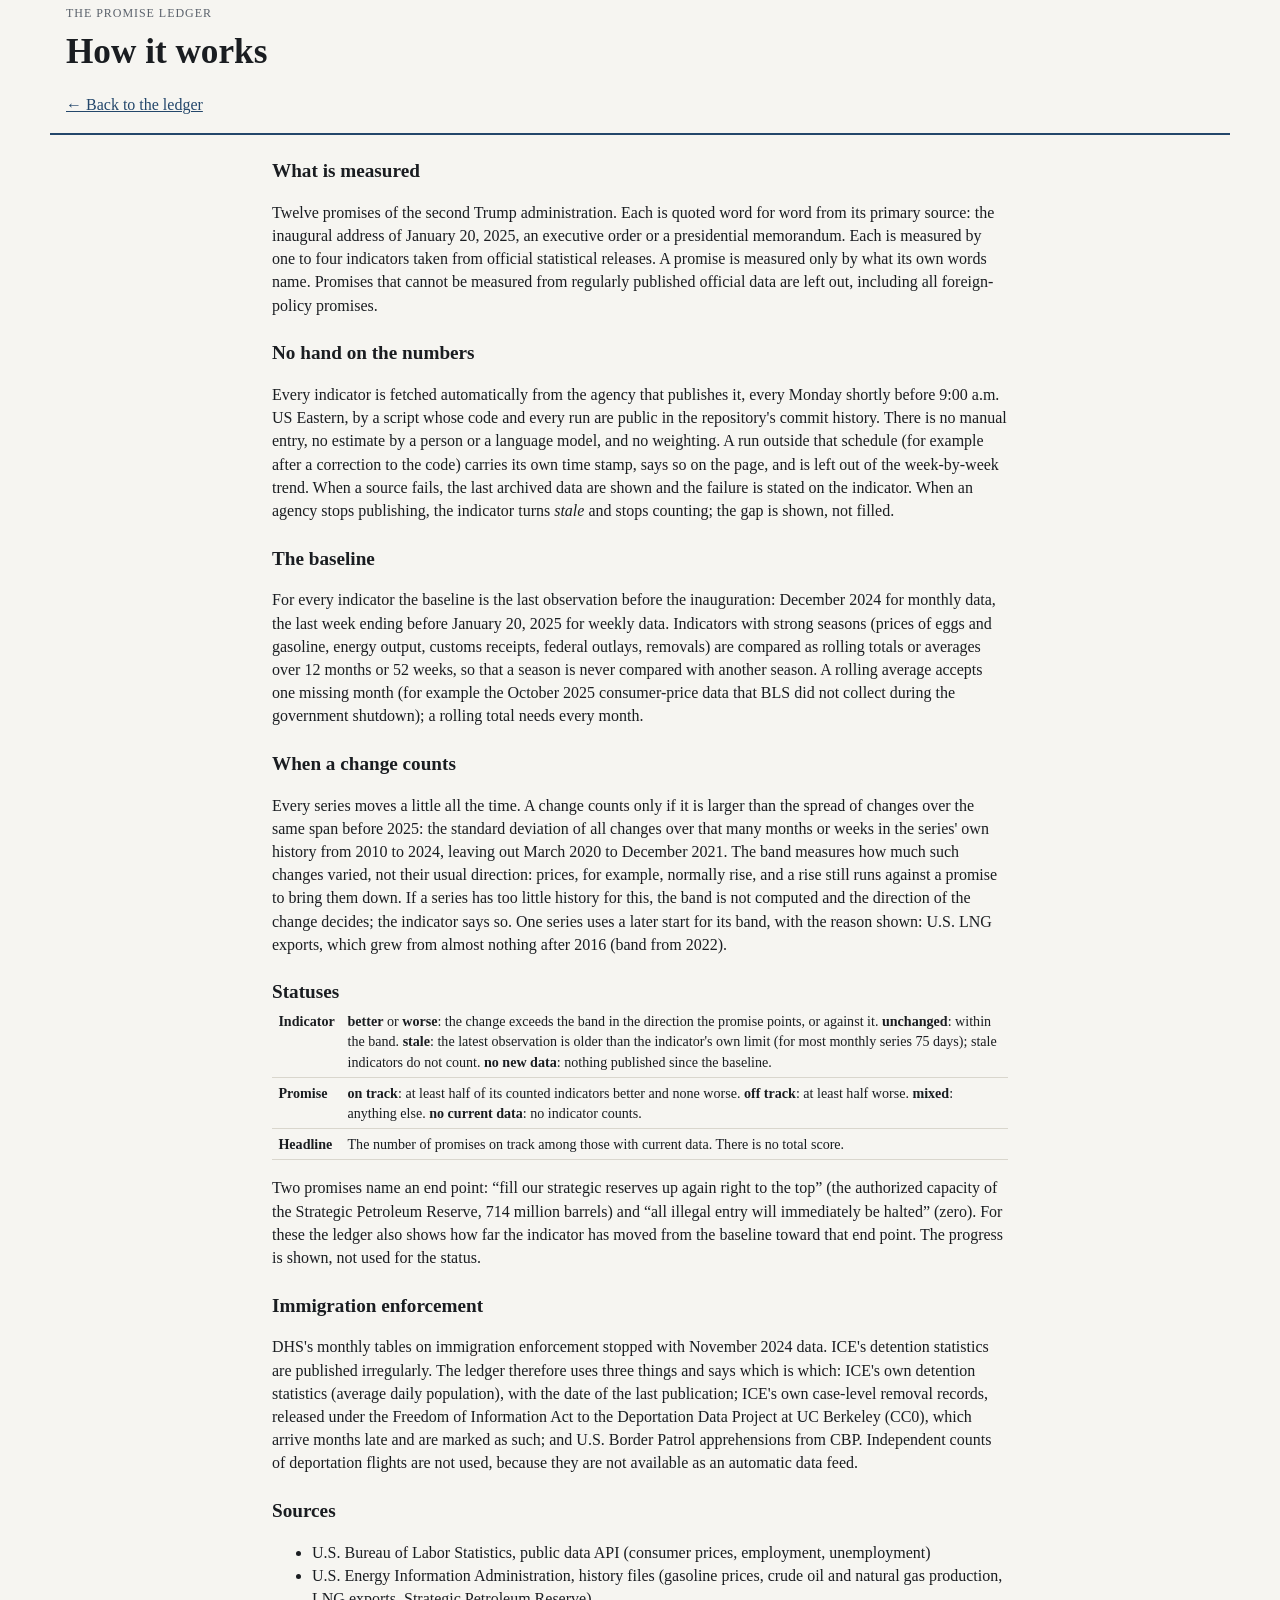
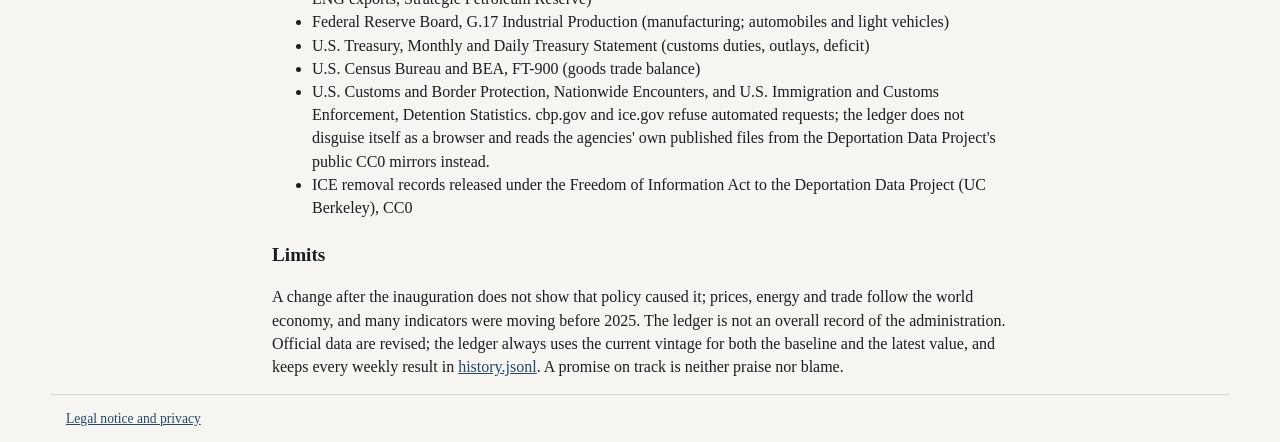
==== site/methods.html @ 22d50070 "The Promise Ledger: weekly, rule-based status of twelve promises against official data Baseline = la" ====
<!doctype html>
<html lang="en">
<head>
<meta charset="utf-8">
<meta name="viewport" content="width=device-width, initial-scale=1">
<title>How it works · The Promise Ledger</title>
<meta name="description" content="Rules, sources and limits of The Promise Ledger.">
<link rel="stylesheet" href="style.css">
</head>
<body>
<header class="wrap"><span class="tag">The Promise Ledger</span><h1>How it works</h1><p><a href="index.html">← Back to the ledger</a></p></header>
<main class="wrap doc">
<h2>What is measured</h2>
<p>Twelve promises of the second Trump administration. Each is quoted word for word from its primary source: the inaugural address of January 20, 2025, an executive order or a presidential memorandum. Each is measured by one to four indicators taken from official statistical releases. A promise is measured only by what its own words name. Promises that cannot be measured from regularly published official data are left out, including all foreign-policy promises.</p>

<h2>No hand on the numbers</h2>
<p>Every indicator is fetched automatically from the agency that publishes it, every Monday shortly before 9:00 a.m. US Eastern, by a script whose code and every run are public in the repository's commit history. There is no manual entry, no estimate by a person or a language model, and no weighting. A run outside that schedule (for example after a correction to the code) carries its own time stamp, says so on the page, and is left out of the week-by-week trend. When a source fails, the last archived data are shown and the failure is stated on the indicator. When an agency stops publishing, the indicator turns <i>stale</i> and stops counting; the gap is shown, not filled.</p>

<h2>The baseline</h2>
<p>For every indicator the baseline is the last observation before the inauguration: December 2024 for monthly data, the last week ending before January 20, 2025 for weekly data. Indicators with strong seasons (prices of eggs and gasoline, energy output, customs receipts, federal outlays, removals) are compared as rolling totals or averages over 12 months or 52 weeks, so that a season is never compared with another season. A rolling average accepts one missing month (for example the October 2025 consumer-price data that BLS did not collect during the government shutdown); a rolling total needs every month.</p>

<h2>When a change counts</h2>
<p>Every series moves a little all the time. A change counts only if it is larger than the spread of changes over the same span before 2025: the standard deviation of all changes over that many months or weeks in the series' own history from 2010 to 2024, leaving out March 2020 to December 2021. The band measures how much such changes varied, not their usual direction: prices, for example, normally rise, and a rise still runs against a promise to bring them down. If a series has too little history for this, the band is not computed and the direction of the change decides; the indicator says so. One series uses a later start for its band, with the reason shown: U.S. LNG exports, which grew from almost nothing after 2016 (band from 2022).</p>

<h2>Statuses</h2>
<table>
<tr><th>Indicator</th><td><b>better</b> or <b>worse</b>: the change exceeds the band in the direction the promise points, or against it. <b>unchanged</b>: within the band. <b>stale</b>: the latest observation is older than the indicator's own limit (for most monthly series 75 days); stale indicators do not count. <b>no new data</b>: nothing published since the baseline.</td></tr>
<tr><th>Promise</th><td><b>on track</b>: at least half of its counted indicators better and none worse. <b>off track</b>: at least half worse. <b>mixed</b>: anything else. <b>no current data</b>: no indicator counts.</td></tr>
<tr><th>Headline</th><td>The number of promises on track among those with current data. There is no total score.</td></tr>
</table>
<p>Two promises name an end point: “fill our strategic reserves up again right to the top” (the authorized capacity of the Strategic Petroleum Reserve, 714 million barrels) and “all illegal entry will immediately be halted” (zero). For these the ledger also shows how far the indicator has moved from the baseline toward that end point. The progress is shown, not used for the status.</p>

<h2>Immigration enforcement</h2>
<p>DHS's monthly tables on immigration enforcement stopped with November 2024 data. ICE's detention statistics are published irregularly. The ledger therefore uses three things and says which is which: ICE's own detention statistics (average daily population), with the date of the last publication; ICE's own case-level removal records, released under the Freedom of Information Act to the Deportation Data Project at UC Berkeley (CC0), which arrive months late and are marked as such; and U.S. Border Patrol apprehensions from CBP. Independent counts of deportation flights are not used, because they are not available as an automatic data feed.</p>

<h2>Sources</h2>
<ul>
<li>U.S. Bureau of Labor Statistics, public data API (consumer prices, employment, unemployment)</li>
<li>U.S. Energy Information Administration, history files (gasoline prices, crude oil and natural gas production, LNG exports, Strategic Petroleum Reserve)</li>
<li>Federal Reserve Board, G.17 Industrial Production (manufacturing; automobiles and light vehicles)</li>
<li>U.S. Treasury, Monthly and Daily Treasury Statement (customs duties, outlays, deficit)</li>
<li>U.S. Census Bureau and BEA, FT-900 (goods trade balance)</li>
<li>U.S. Customs and Border Protection, Nationwide Encounters, and U.S. Immigration and Customs Enforcement, Detention Statistics. cbp.gov and ice.gov refuse automated requests; the ledger does not disguise itself as a browser and reads the agencies' own published files from the Deportation Data Project's public CC0 mirrors instead.</li>
<li>ICE removal records released under the Freedom of Information Act to the Deportation Data Project (UC Berkeley), CC0</li>
</ul>

<h2>Limits</h2>
<p>A change after the inauguration does not show that policy caused it; prices, energy and trade follow the world economy, and many indicators were moving before 2025. The ledger is not an overall record of the administration. Official data are revised; the ledger always uses the current vintage for both the baseline and the latest value, and keeps every weekly result in <a href="data/history.jsonl">history.jsonl</a>. A promise on track is neither praise nor blame.</p>
</main>
<footer class="wrap"><p><a href="legal.html">Legal notice and privacy</a></p></footer>
</body>
</html>
---- site/style.css ----
:root{
  --paper:#f6f5f1; --panel:#ffffff; --ink:#1a1d21; --ink2:#5a616b; --line:#d9d6cd; --acc:#24476b;
  --good:#2f6b46; --good-bg:#e3f0e7; --bad:#9a3324; --bad-bg:#f6e2de; --mid:#7a6420; --mid-bg:#f3ecd6; --none-bg:#ebeae6;
  --serif:"Iowan Old Style","Palatino Linotype",Palatino,Georgia,serif;
}
@media (prefers-color-scheme: dark){
  :root:not([data-theme="light"]){--paper:#14171a; --panel:#1c2024; --ink:#e7eaed; --ink2:#a6aeb6; --line:#333a41; --acc:#8fb7dc;
    --good:#8fd0a5; --good-bg:#1f3527; --bad:#eba196; --bad-bg:#3b231f; --mid:#e2c878; --mid-bg:#352e1a; --none-bg:#262a2e}
}
*{box-sizing:border-box}
body{margin:0; background:var(--paper); color:var(--ink); font-family:var(--serif); line-height:1.45}
.wrap{max-width:1180px; margin:0 auto; padding:0 16px}
header{padding-top:1.5rem; border-bottom:2px solid var(--acc); margin-bottom:1rem}
h1{font-size:2.2rem; margin:.2rem 0} h2{font-size:1.2rem; margin:0} h3{font-size:1rem; margin:.6rem 0 .3rem}
.tag{font-size:.75rem; letter-spacing:.08em; text-transform:uppercase; color:var(--ink2)}
.sub{font-size:1.1rem; color:var(--ink2); max-width:48rem}
.summary{font-size:1.15rem}
.fine{font-size:.82rem; color:var(--ink2)}
.warn{color:var(--bad)}
a{color:var(--acc)}
.grid{display:grid; grid-template-columns:repeat(auto-fill,minmax(min(100%,540px),1fr)); gap:1rem; margin:1rem 0 2rem}
.card{background:var(--panel); border:1px solid var(--line); border-radius:10px; padding:1rem 1.1rem}
.ch{display:flex; justify-content:space-between; align-items:flex-start; gap:.6rem}
blockquote{margin:.6rem 0; padding:.4rem .8rem; border-left:3px solid var(--acc); font-style:italic}
blockquote cite{display:block; font-style:normal; font-size:.8rem; margin-top:.3rem}
.kpi{border-top:1px solid var(--line); padding:.6rem 0 .2rem}
.kh{display:flex; justify-content:space-between; gap:.6rem; align-items:flex-start}
.label{font-weight:bold; font-size:.95rem}
.tier{display:inline-block; font-size:.72rem; color:var(--ink2); border:1px dashed var(--line); border-radius:4px; padding:0 .3rem; margin:.2rem 0}
.kb{display:flex; flex-wrap:wrap; gap:.8rem; align-items:center; justify-content:space-between; margin:.3rem 0}
.nums{display:flex; gap:1.1rem; flex-wrap:wrap}
.nums div{display:flex; flex-direction:column; min-width:6.5rem}
.nums b{font-size:1.05rem; font-variant-numeric:tabular-nums}
.pill{font-size:.75rem; border-radius:999px; padding:.05rem .55rem; white-space:nowrap; background:var(--none-bg); color:var(--ink2)}
.pill.big{font-size:.85rem; padding:.15rem .7rem}
.pill.good{background:var(--good-bg); color:var(--good)} .pill.bad{background:var(--bad-bg); color:var(--bad)} .pill.mid{background:var(--mid-bg); color:var(--mid)}
svg.spark{width:220px; max-width:100%; height:48px}
svg .line{fill:none; stroke:var(--acc); stroke-width:1.6}
svg .base{stroke:var(--ink2); stroke-width:.8; stroke-dasharray:3 3}
svg .inaug{stroke:var(--line); stroke-width:1}
svg .target{stroke:var(--good); stroke-width:.8; stroke-dasharray:1 3}
svg.trend{width:100%; max-width:640px; height:90px; background:var(--panel); border:1px solid var(--line); border-radius:8px}
.prog{height:6px; background:var(--none-bg); border-radius:3px; overflow:hidden; margin:.3rem 0 .1rem; max-width:320px}
.prog div{height:100%; background:var(--good)}
footer{border-top:1px solid var(--line); padding:1rem 16px 2rem; font-size:.85rem; color:var(--ink2)}
main.doc{max-width:48rem}
main.doc h2{margin-top:1.4rem}
table{border-collapse:collapse; width:100%; font-size:.88rem}
th,td{border-bottom:1px solid var(--line); padding:.3rem .4rem; text-align:left; vertical-align:top}
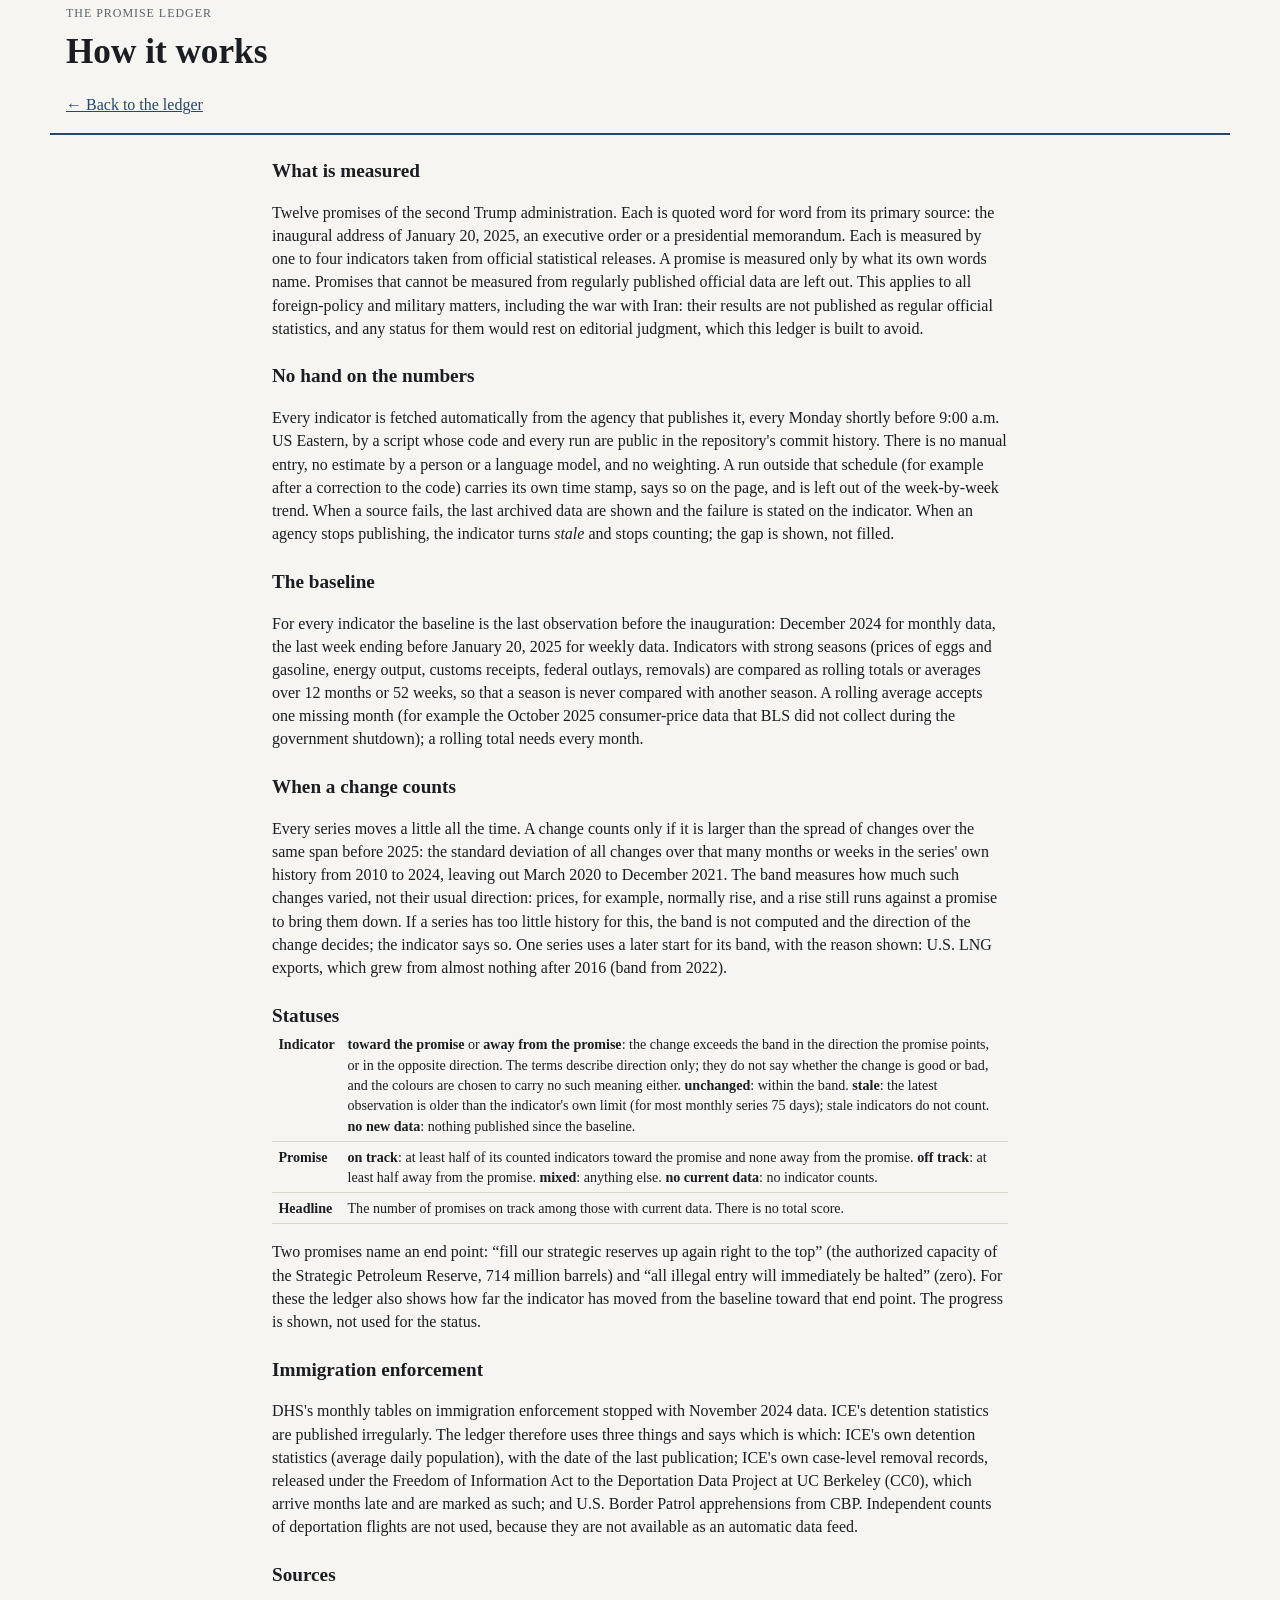
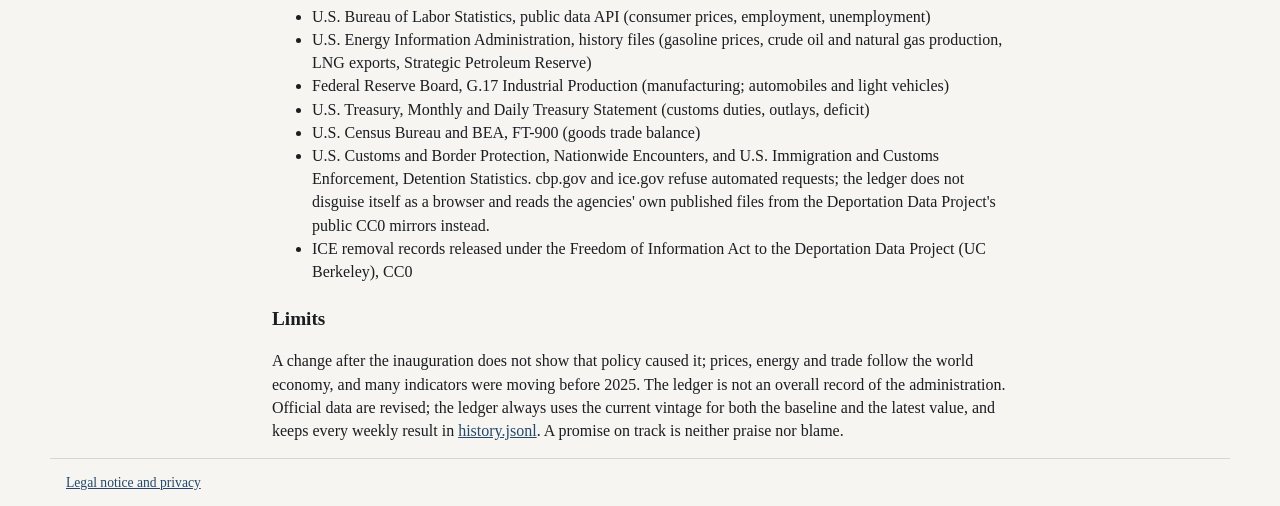
==== commit 1ed2a0db: "Neutral status terms and colours; say why foreign and military policy is left out better/worse -> to" ====
--- a/site/methods.html
+++ b/site/methods.html
@@ -11,7 +11,7 @@
 <header class="wrap"><span class="tag">The Promise Ledger</span><h1>How it works</h1><p><a href="index.html">← Back to the ledger</a></p></header>
 <main class="wrap doc">
 <h2>What is measured</h2>
-<p>Twelve promises of the second Trump administration. Each is quoted word for word from its primary source: the inaugural address of January 20, 2025, an executive order or a presidential memorandum. Each is measured by one to four indicators taken from official statistical releases. A promise is measured only by what its own words name. Promises that cannot be measured from regularly published official data are left out, including all foreign-policy promises.</p>
+<p>Twelve promises of the second Trump administration. Each is quoted word for word from its primary source: the inaugural address of January 20, 2025, an executive order or a presidential memorandum. Each is measured by one to four indicators taken from official statistical releases. A promise is measured only by what its own words name. Promises that cannot be measured from regularly published official data are left out. This applies to all foreign-policy and military matters, including the war with Iran: their results are not published as regular official statistics, and any status for them would rest on editorial judgment, which this ledger is built to avoid.</p>
 
 <h2>No hand on the numbers</h2>
 <p>Every indicator is fetched automatically from the agency that publishes it, every Monday shortly before 9:00 a.m. US Eastern, by a script whose code and every run are public in the repository's commit history. There is no manual entry, no estimate by a person or a language model, and no weighting. A run outside that schedule (for example after a correction to the code) carries its own time stamp, says so on the page, and is left out of the week-by-week trend. When a source fails, the last archived data are shown and the failure is stated on the indicator. When an agency stops publishing, the indicator turns <i>stale</i> and stops counting; the gap is shown, not filled.</p>
@@ -24,8 +24,8 @@
 
 <h2>Statuses</h2>
 <table>
-<tr><th>Indicator</th><td><b>better</b> or <b>worse</b>: the change exceeds the band in the direction the promise points, or against it. <b>unchanged</b>: within the band. <b>stale</b>: the latest observation is older than the indicator's own limit (for most monthly series 75 days); stale indicators do not count. <b>no new data</b>: nothing published since the baseline.</td></tr>
-<tr><th>Promise</th><td><b>on track</b>: at least half of its counted indicators better and none worse. <b>off track</b>: at least half worse. <b>mixed</b>: anything else. <b>no current data</b>: no indicator counts.</td></tr>
+<tr><th>Indicator</th><td><b>toward the promise</b> or <b>away from the promise</b>: the change exceeds the band in the direction the promise points, or in the opposite direction. The terms describe direction only; they do not say whether the change is good or bad, and the colours are chosen to carry no such meaning either. <b>unchanged</b>: within the band. <b>stale</b>: the latest observation is older than the indicator's own limit (for most monthly series 75 days); stale indicators do not count. <b>no new data</b>: nothing published since the baseline.</td></tr>
+<tr><th>Promise</th><td><b>on track</b>: at least half of its counted indicators toward the promise and none away from the promise. <b>off track</b>: at least half away from the promise. <b>mixed</b>: anything else. <b>no current data</b>: no indicator counts.</td></tr>
 <tr><th>Headline</th><td>The number of promises on track among those with current data. There is no total score.</td></tr>
 </table>
 <p>Two promises name an end point: “fill our strategic reserves up again right to the top” (the authorized capacity of the Strategic Petroleum Reserve, 714 million barrels) and “all illegal entry will immediately be halted” (zero). For these the ledger also shows how far the indicator has moved from the baseline toward that end point. The progress is shown, not used for the status.</p>
--- a/site/style.css
+++ b/site/style.css
@@ -1,11 +1,11 @@
 :root{
   --paper:#f6f5f1; --panel:#ffffff; --ink:#1a1d21; --ink2:#5a616b; --line:#d9d6cd; --acc:#24476b;
-  --good:#2f6b46; --good-bg:#e3f0e7; --bad:#9a3324; --bad-bg:#f6e2de; --mid:#7a6420; --mid-bg:#f3ecd6; --none-bg:#ebeae6;
+  --toward:#1f5f99; --toward-bg:#e1ecf7; --away:#a3540f; --away-bg:#f8e9da; --mid:#5c6166; --mid-bg:#ebeae6; --none-bg:#ebeae6;
   --serif:"Iowan Old Style","Palatino Linotype",Palatino,Georgia,serif;
 }
 @media (prefers-color-scheme: dark){
   :root:not([data-theme="light"]){--paper:#14171a; --panel:#1c2024; --ink:#e7eaed; --ink2:#a6aeb6; --line:#333a41; --acc:#8fb7dc;
-    --good:#8fd0a5; --good-bg:#1f3527; --bad:#eba196; --bad-bg:#3b231f; --mid:#e2c878; --mid-bg:#352e1a; --none-bg:#262a2e}
+    --toward:#9cc4ec; --toward-bg:#1d2c3b; --away:#f0b27a; --away-bg:#3a2a1a; --mid:#c3c6c9; --mid-bg:#2d3134; --none-bg:#262a2e}
 }
 *{box-sizing:border-box}
 body{margin:0; background:var(--paper); color:var(--ink); font-family:var(--serif); line-height:1.45}
@@ -16,7 +16,7 @@
 .sub{font-size:1.1rem; color:var(--ink2); max-width:48rem}
 .summary{font-size:1.15rem}
 .fine{font-size:.82rem; color:var(--ink2)}
-.warn{color:var(--bad)}
+.warn{color:var(--away)}
 a{color:var(--acc)}
 .grid{display:grid; grid-template-columns:repeat(auto-fill,minmax(min(100%,540px),1fr)); gap:1rem; margin:1rem 0 2rem}
 .card{background:var(--panel); border:1px solid var(--line); border-radius:10px; padding:1rem 1.1rem}
@@ -33,15 +33,15 @@
 .nums b{font-size:1.05rem; font-variant-numeric:tabular-nums}
 .pill{font-size:.75rem; border-radius:999px; padding:.05rem .55rem; white-space:nowrap; background:var(--none-bg); color:var(--ink2)}
 .pill.big{font-size:.85rem; padding:.15rem .7rem}
-.pill.good{background:var(--good-bg); color:var(--good)} .pill.bad{background:var(--bad-bg); color:var(--bad)} .pill.mid{background:var(--mid-bg); color:var(--mid)}
+.pill.toward{background:var(--toward-bg); color:var(--toward)} .pill.away{background:var(--away-bg); color:var(--away)} .pill.mid{background:var(--mid-bg); color:var(--mid)}
 svg.spark{width:220px; max-width:100%; height:48px}
 svg .line{fill:none; stroke:var(--acc); stroke-width:1.6}
 svg .base{stroke:var(--ink2); stroke-width:.8; stroke-dasharray:3 3}
 svg .inaug{stroke:var(--line); stroke-width:1}
-svg .target{stroke:var(--good); stroke-width:.8; stroke-dasharray:1 3}
+svg .target{stroke:var(--toward); stroke-width:.8; stroke-dasharray:1 3}
 svg.trend{width:100%; max-width:640px; height:90px; background:var(--panel); border:1px solid var(--line); border-radius:8px}
 .prog{height:6px; background:var(--none-bg); border-radius:3px; overflow:hidden; margin:.3rem 0 .1rem; max-width:320px}
-.prog div{height:100%; background:var(--good)}
+.prog div{height:100%; background:var(--toward)}
 footer{border-top:1px solid var(--line); padding:1rem 16px 2rem; font-size:.85rem; color:var(--ink2)}
 main.doc{max-width:48rem}
 main.doc h2{margin-top:1.4rem}
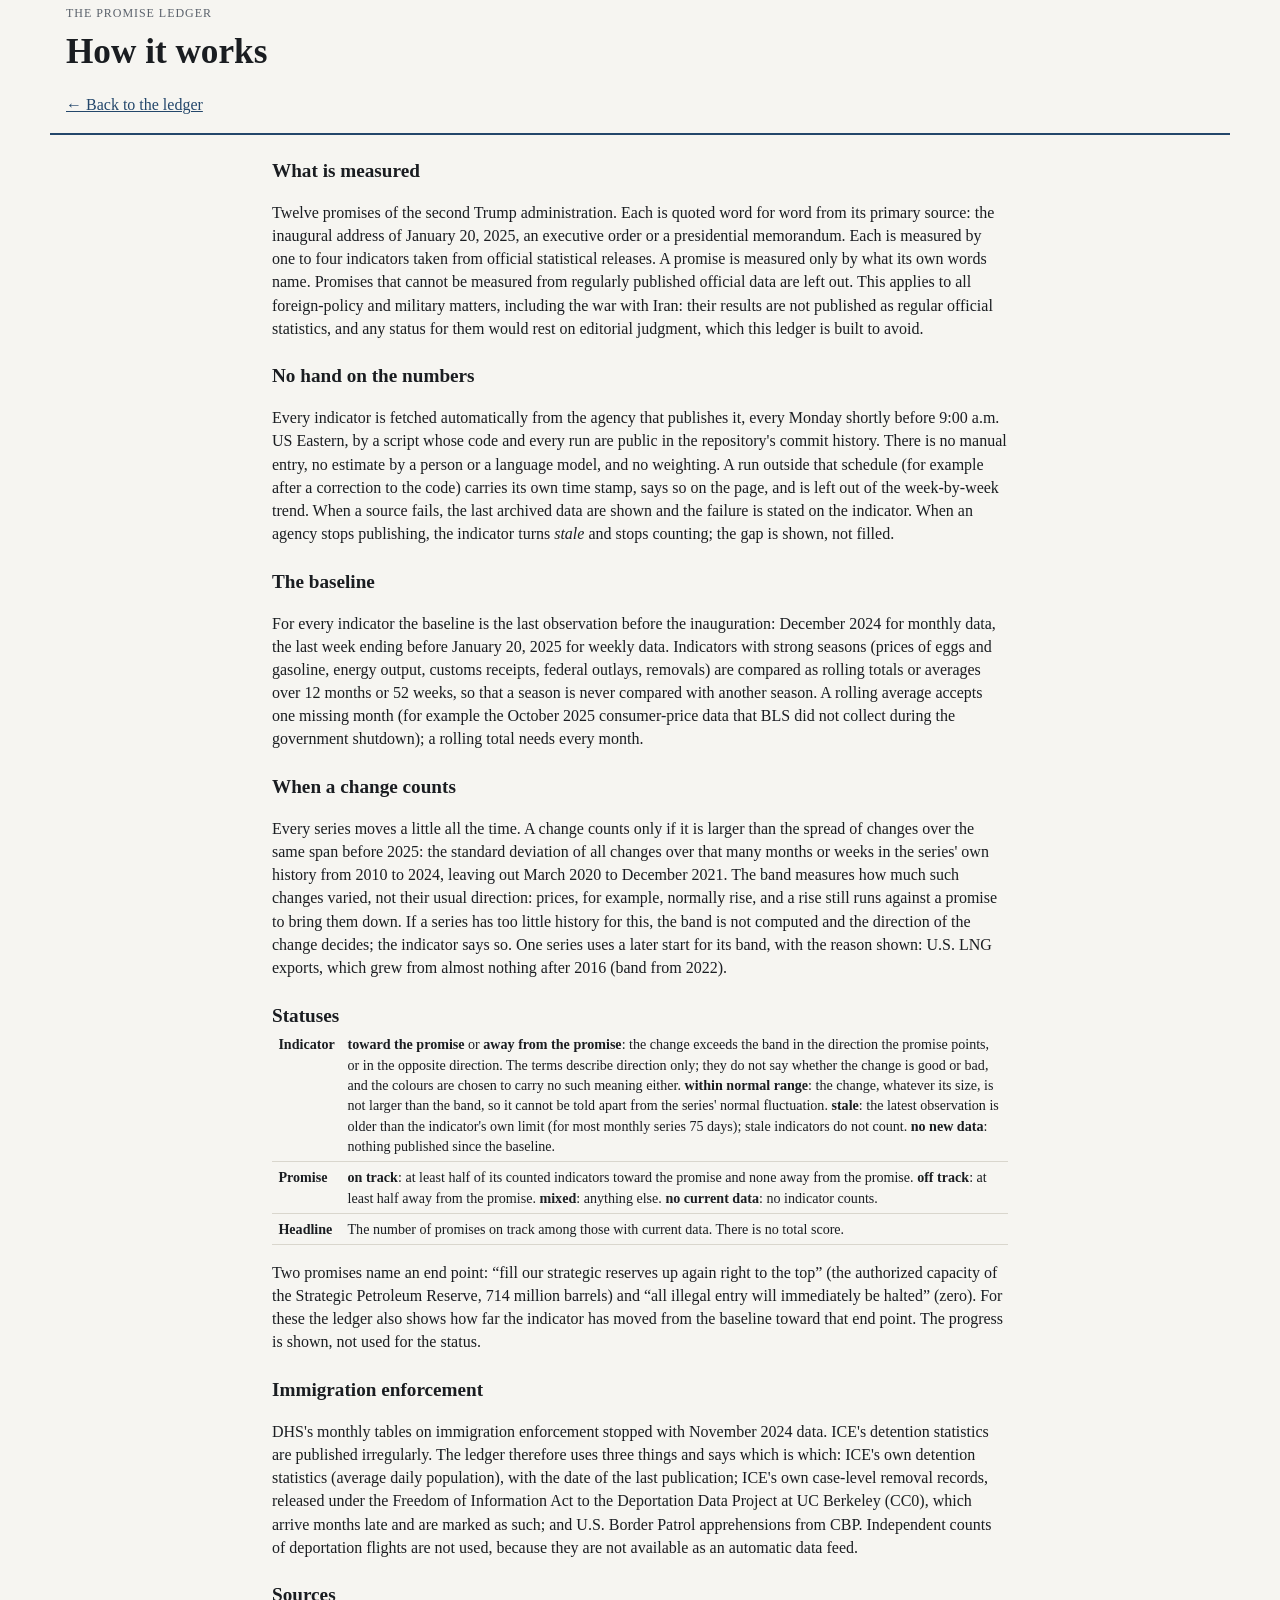
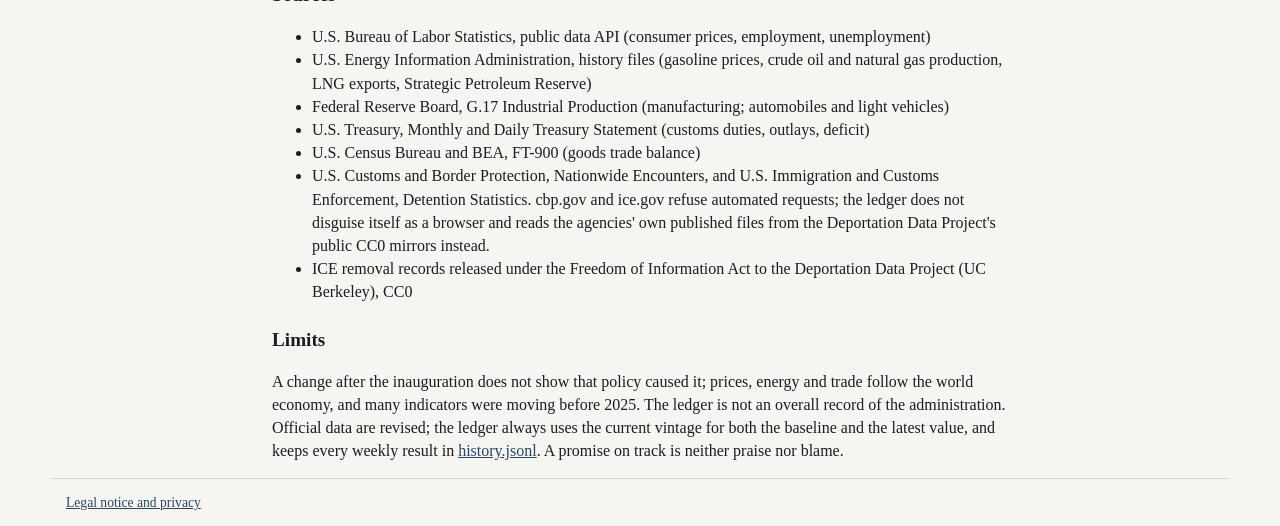
==== commit 4348ce66: "Indicator status 'unchanged' -> 'within normal range' The rule is unchanged (a change counts only if" ====
--- a/site/methods.html
+++ b/site/methods.html
@@ -24,7 +24,7 @@
 
 <h2>Statuses</h2>
 <table>
-<tr><th>Indicator</th><td><b>toward the promise</b> or <b>away from the promise</b>: the change exceeds the band in the direction the promise points, or in the opposite direction. The terms describe direction only; they do not say whether the change is good or bad, and the colours are chosen to carry no such meaning either. <b>unchanged</b>: within the band. <b>stale</b>: the latest observation is older than the indicator's own limit (for most monthly series 75 days); stale indicators do not count. <b>no new data</b>: nothing published since the baseline.</td></tr>
+<tr><th>Indicator</th><td><b>toward the promise</b> or <b>away from the promise</b>: the change exceeds the band in the direction the promise points, or in the opposite direction. The terms describe direction only; they do not say whether the change is good or bad, and the colours are chosen to carry no such meaning either. <b>within normal range</b>: the change, whatever its size, is not larger than the band, so it cannot be told apart from the series' normal fluctuation. <b>stale</b>: the latest observation is older than the indicator's own limit (for most monthly series 75 days); stale indicators do not count. <b>no new data</b>: nothing published since the baseline.</td></tr>
 <tr><th>Promise</th><td><b>on track</b>: at least half of its counted indicators toward the promise and none away from the promise. <b>off track</b>: at least half away from the promise. <b>mixed</b>: anything else. <b>no current data</b>: no indicator counts.</td></tr>
 <tr><th>Headline</th><td>The number of promises on track among those with current data. There is no total score.</td></tr>
 </table>
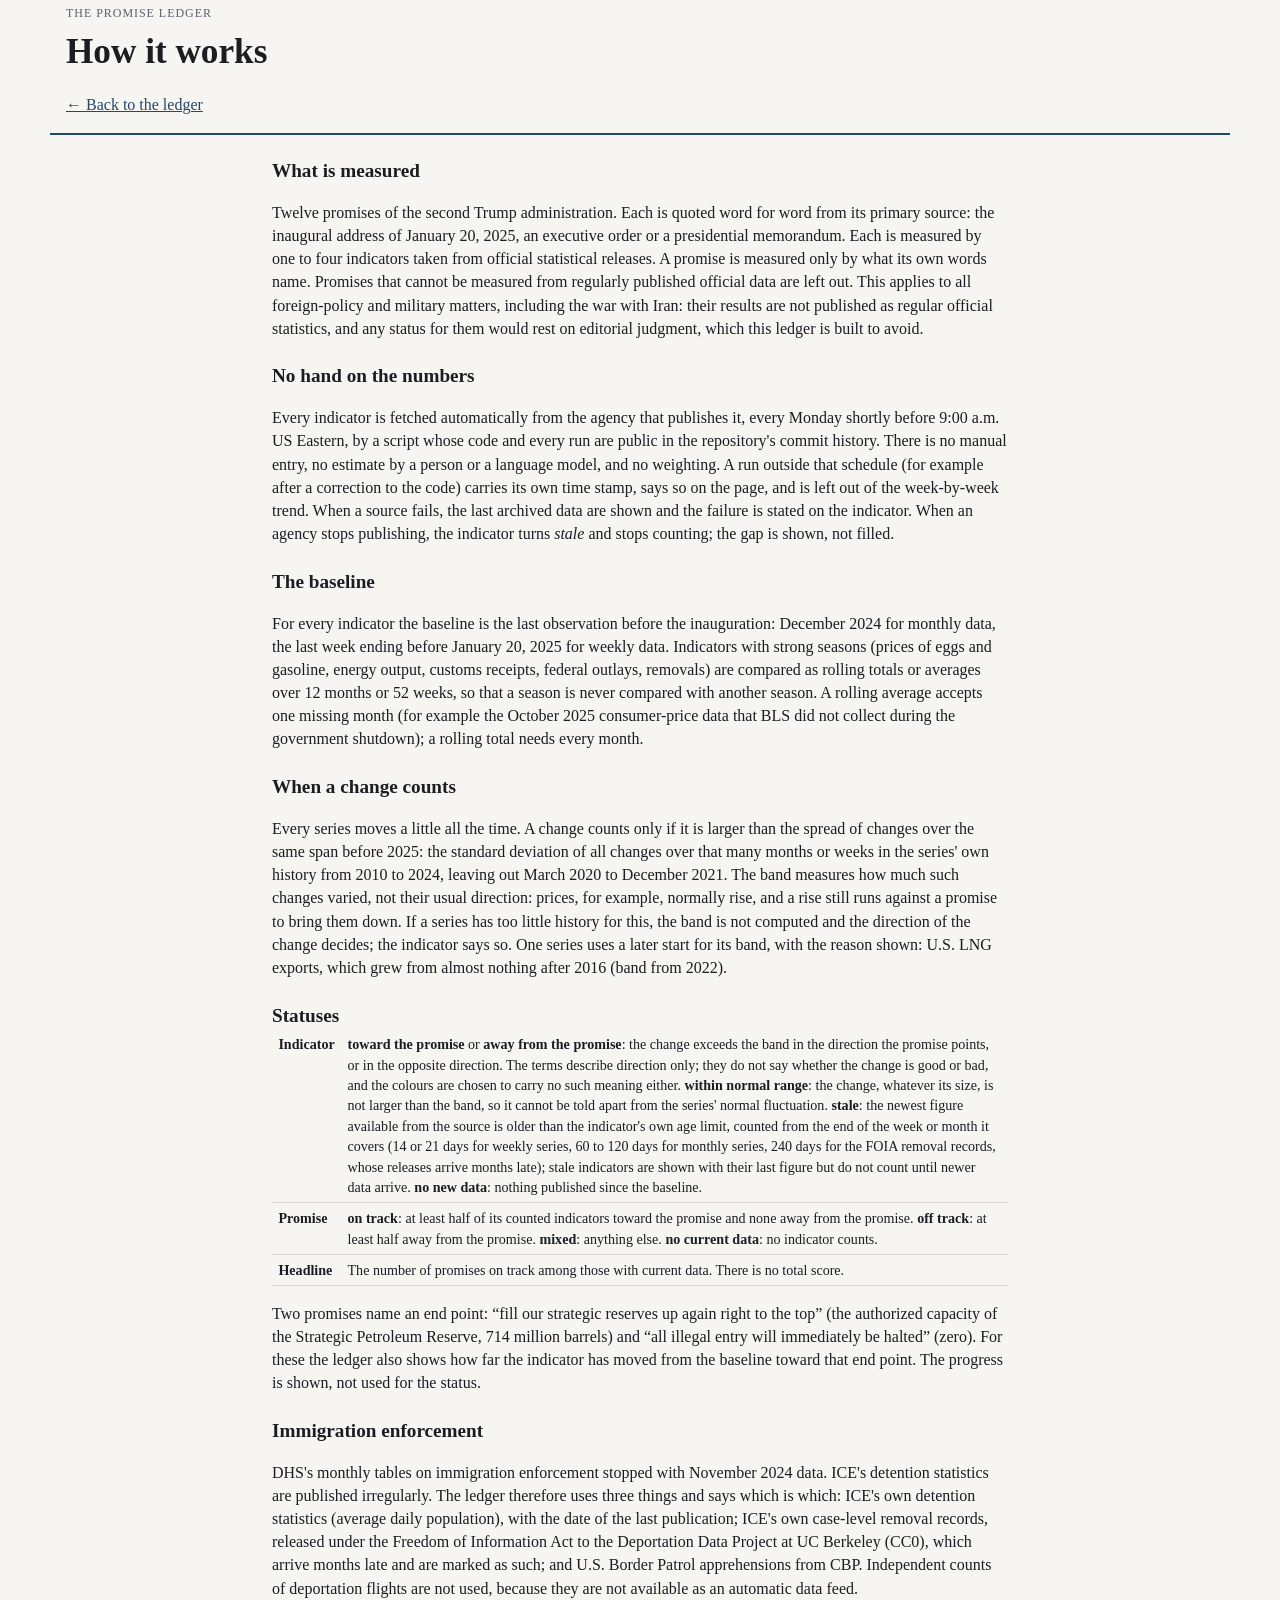
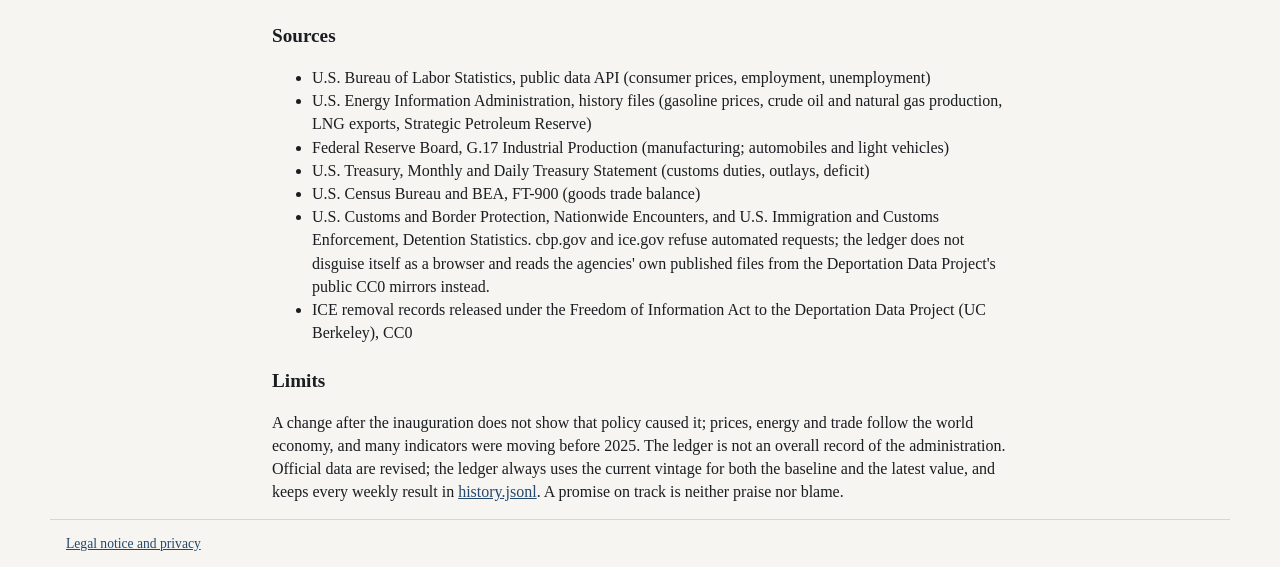
==== commit 7befd3c7: "Definitions of every term at the top of the page; stale indicators state their age and limit Co-Auth" ====
--- a/site/methods.html
+++ b/site/methods.html
@@ -24,7 +24,7 @@
 
 <h2>Statuses</h2>
 <table>
-<tr><th>Indicator</th><td><b>toward the promise</b> or <b>away from the promise</b>: the change exceeds the band in the direction the promise points, or in the opposite direction. The terms describe direction only; they do not say whether the change is good or bad, and the colours are chosen to carry no such meaning either. <b>within normal range</b>: the change, whatever its size, is not larger than the band, so it cannot be told apart from the series' normal fluctuation. <b>stale</b>: the latest observation is older than the indicator's own limit (for most monthly series 75 days); stale indicators do not count. <b>no new data</b>: nothing published since the baseline.</td></tr>
+<tr><th>Indicator</th><td><b>toward the promise</b> or <b>away from the promise</b>: the change exceeds the band in the direction the promise points, or in the opposite direction. The terms describe direction only; they do not say whether the change is good or bad, and the colours are chosen to carry no such meaning either. <b>within normal range</b>: the change, whatever its size, is not larger than the band, so it cannot be told apart from the series' normal fluctuation. <b>stale</b>: the newest figure available from the source is older than the indicator's own age limit, counted from the end of the week or month it covers (14 or 21 days for weekly series, 60 to 120 days for monthly series, 240 days for the FOIA removal records, whose releases arrive months late); stale indicators are shown with their last figure but do not count until newer data arrive. <b>no new data</b>: nothing published since the baseline.</td></tr>
 <tr><th>Promise</th><td><b>on track</b>: at least half of its counted indicators toward the promise and none away from the promise. <b>off track</b>: at least half away from the promise. <b>mixed</b>: anything else. <b>no current data</b>: no indicator counts.</td></tr>
 <tr><th>Headline</th><td>The number of promises on track among those with current data. There is no total score.</td></tr>
 </table>
--- a/site/style.css
+++ b/site/style.css
@@ -32,6 +32,12 @@
 .nums div{display:flex; flex-direction:column; min-width:6.5rem}
 .nums b{font-size:1.05rem; font-variant-numeric:tabular-nums}
 .pill{font-size:.75rem; border-radius:999px; padding:.05rem .55rem; white-space:nowrap; background:var(--none-bg); color:var(--ink2)}
+.terms{margin:.6rem 0 1rem}
+.terms h2{font-size:1rem; margin:.4rem 0}
+.tgrid{display:grid; grid-template-columns:repeat(auto-fit,minmax(min(100%,420px),1fr)); gap:0 2rem}
+.terms dl{margin:0; display:grid; grid-template-columns:minmax(9.5rem,auto) 1fr; gap:.35rem .8rem; align-items:baseline; font-size:.85rem}
+.terms dt{font-weight:bold} .terms dd{margin:0; color:var(--ink2)}
+.terms dt.th{grid-column:1/-1; font-size:.75rem; letter-spacing:.08em; text-transform:uppercase; color:var(--ink2); margin-top:.5rem}
 .pill.big{font-size:.85rem; padding:.15rem .7rem}
 .pill.toward{background:var(--toward-bg); color:var(--toward)} .pill.away{background:var(--away-bg); color:var(--away)} .pill.mid{background:var(--mid-bg); color:var(--mid)}
 svg.spark{width:220px; max-width:100%; height:48px}
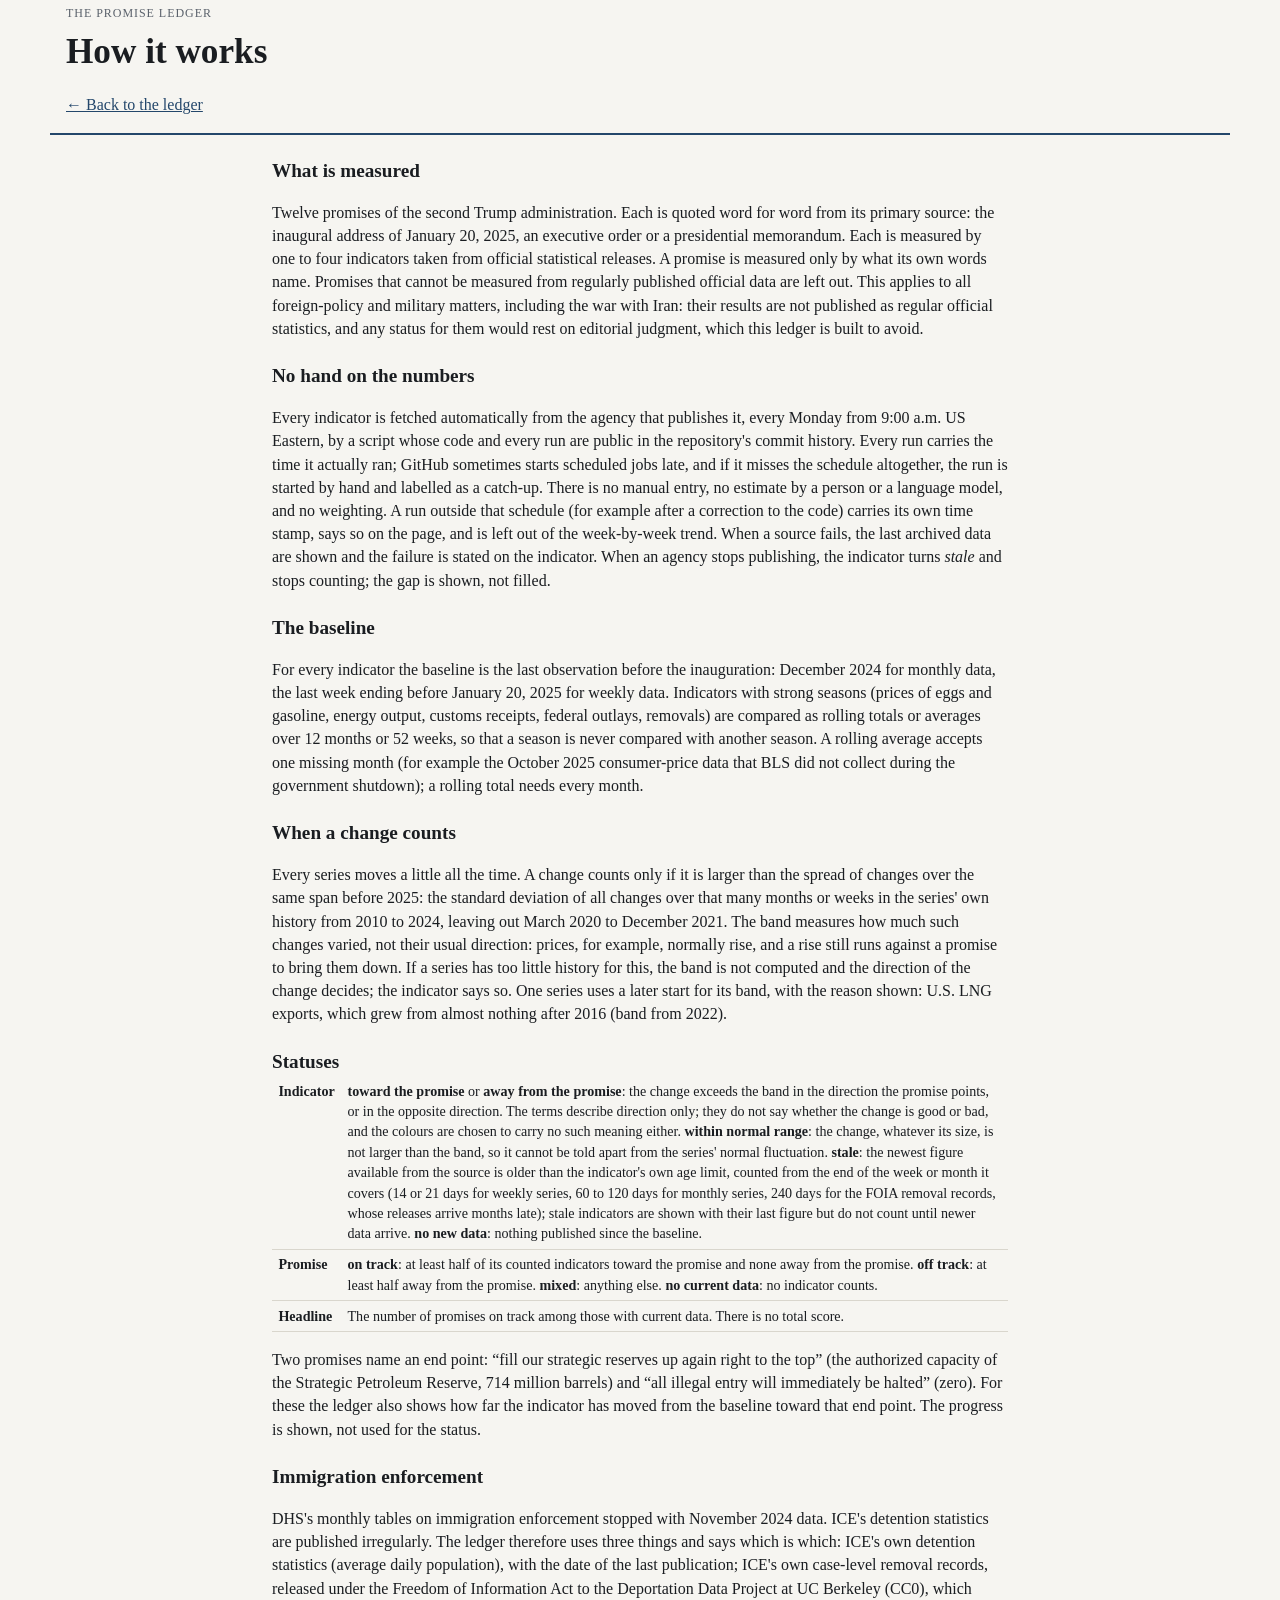
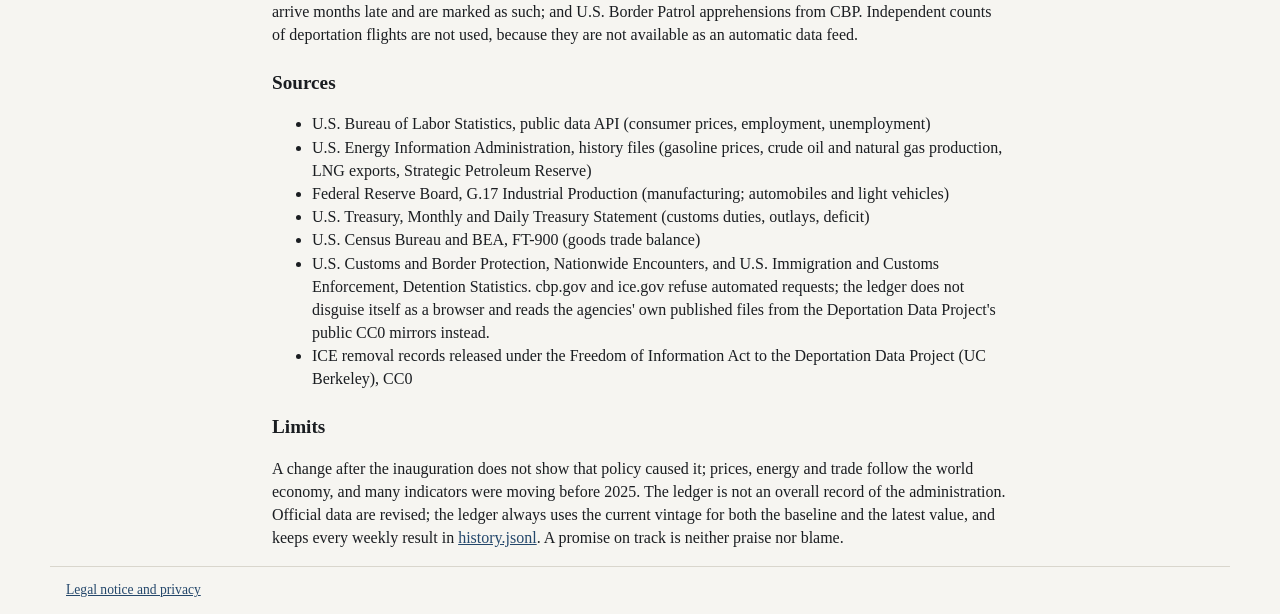
==== commit 78b72cbb: "Weekly run robust to GitHub schedule delays GitHub did not start the scheduled run on 12 October (cr" ====
--- a/site/methods.html
+++ b/site/methods.html
@@ -14,7 +14,7 @@
 <p>Twelve promises of the second Trump administration. Each is quoted word for word from its primary source: the inaugural address of January 20, 2025, an executive order or a presidential memorandum. Each is measured by one to four indicators taken from official statistical releases. A promise is measured only by what its own words name. Promises that cannot be measured from regularly published official data are left out. This applies to all foreign-policy and military matters, including the war with Iran: their results are not published as regular official statistics, and any status for them would rest on editorial judgment, which this ledger is built to avoid.</p>
 
 <h2>No hand on the numbers</h2>
-<p>Every indicator is fetched automatically from the agency that publishes it, every Monday shortly before 9:00 a.m. US Eastern, by a script whose code and every run are public in the repository's commit history. There is no manual entry, no estimate by a person or a language model, and no weighting. A run outside that schedule (for example after a correction to the code) carries its own time stamp, says so on the page, and is left out of the week-by-week trend. When a source fails, the last archived data are shown and the failure is stated on the indicator. When an agency stops publishing, the indicator turns <i>stale</i> and stops counting; the gap is shown, not filled.</p>
+<p>Every indicator is fetched automatically from the agency that publishes it, every Monday from 9:00 a.m. US Eastern, by a script whose code and every run are public in the repository's commit history. Every run carries the time it actually ran; GitHub sometimes starts scheduled jobs late, and if it misses the schedule altogether, the run is started by hand and labelled as a catch-up. There is no manual entry, no estimate by a person or a language model, and no weighting. A run outside that schedule (for example after a correction to the code) carries its own time stamp, says so on the page, and is left out of the week-by-week trend. When a source fails, the last archived data are shown and the failure is stated on the indicator. When an agency stops publishing, the indicator turns <i>stale</i> and stops counting; the gap is shown, not filled.</p>
 
 <h2>The baseline</h2>
 <p>For every indicator the baseline is the last observation before the inauguration: December 2024 for monthly data, the last week ending before January 20, 2025 for weekly data. Indicators with strong seasons (prices of eggs and gasoline, energy output, customs receipts, federal outlays, removals) are compared as rolling totals or averages over 12 months or 52 weeks, so that a season is never compared with another season. A rolling average accepts one missing month (for example the October 2025 consumer-price data that BLS did not collect during the government shutdown); a rolling total needs every month.</p>
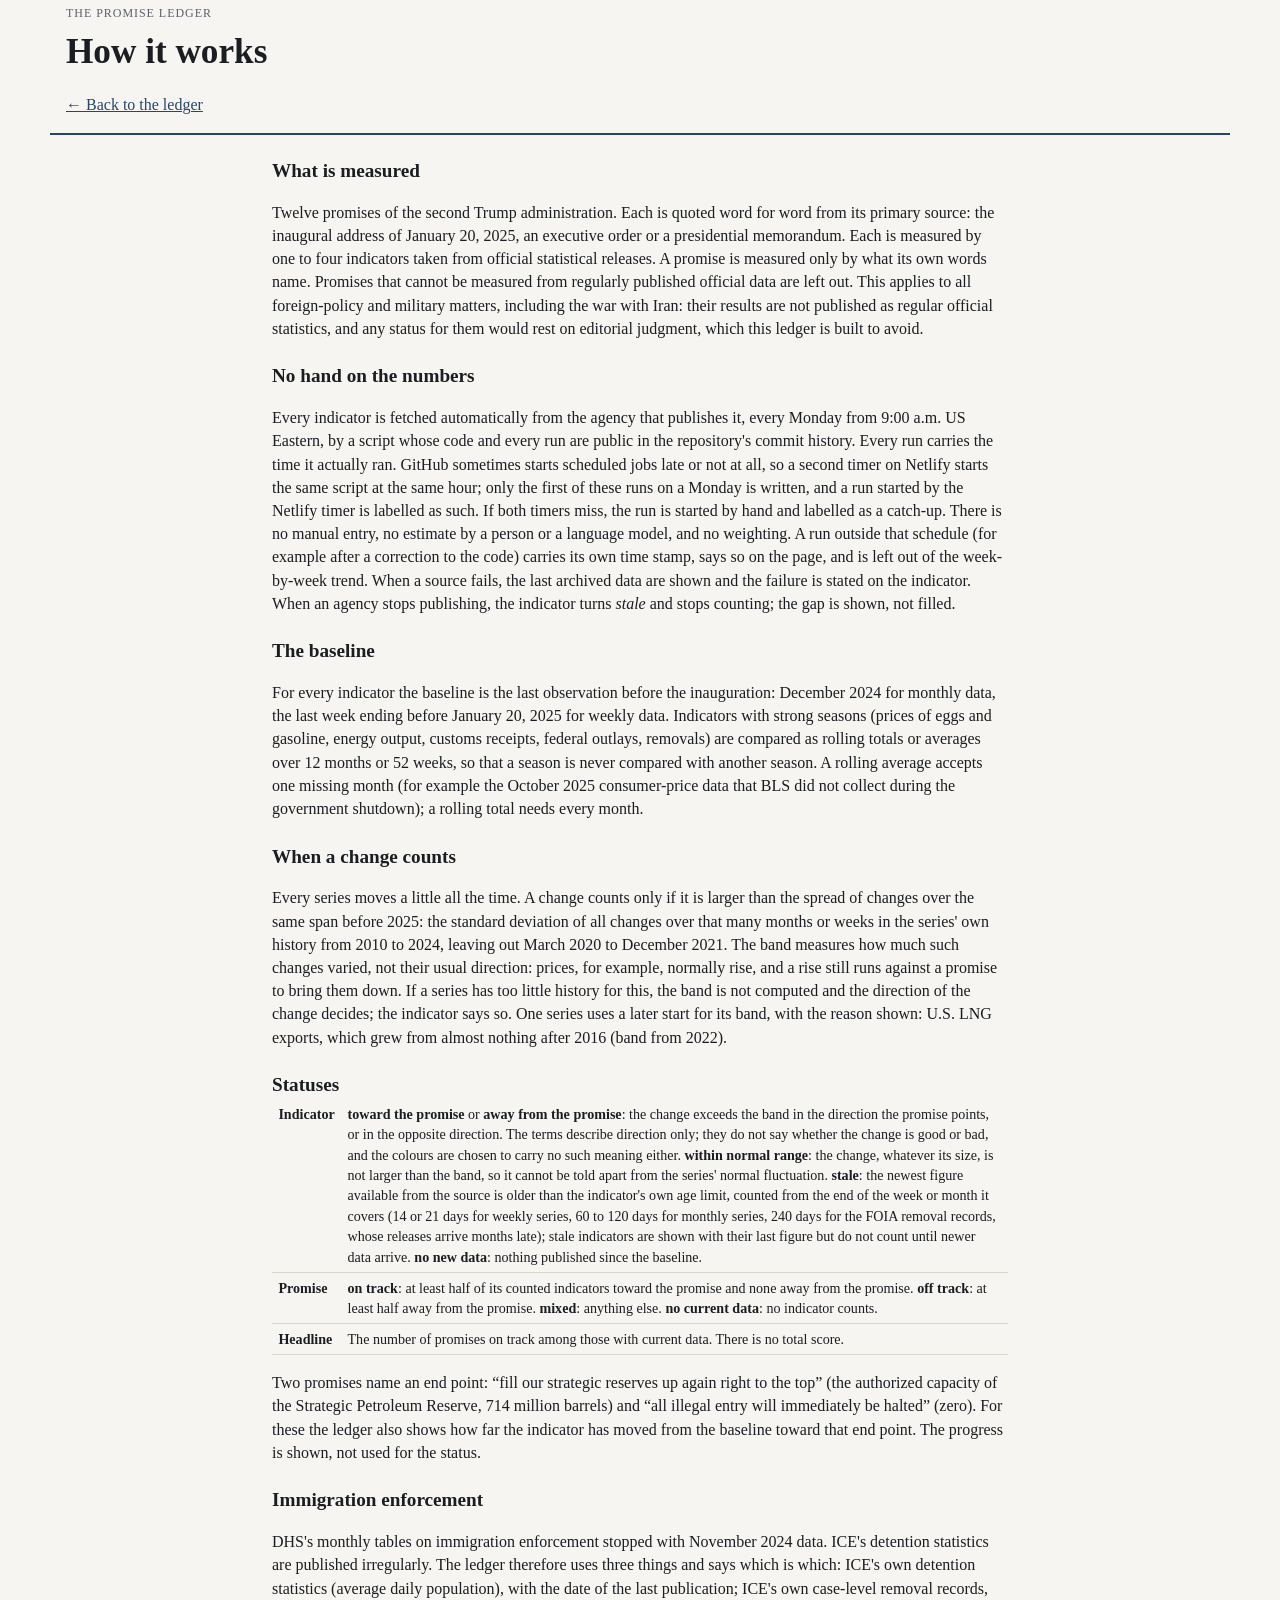
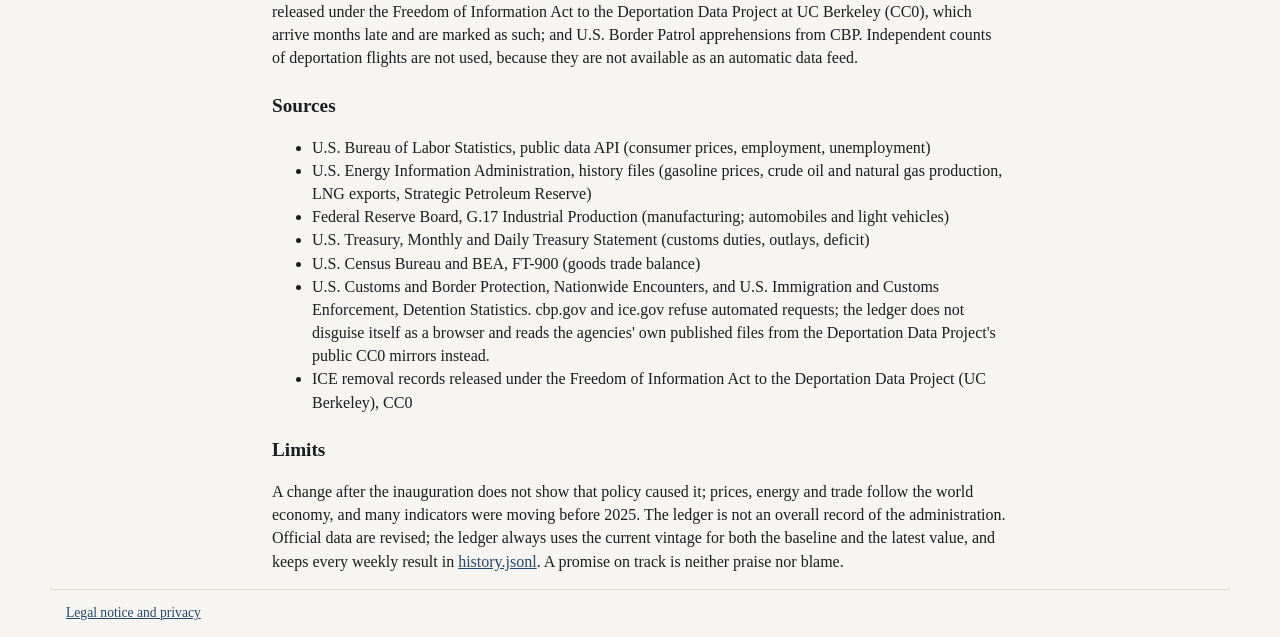
==== commit ea785280: "Netlify timer as a second trigger for the weekly run GitHub's schedule started late or not at all on" ====
--- a/site/methods.html
+++ b/site/methods.html
@@ -14,7 +14,7 @@
 <p>Twelve promises of the second Trump administration. Each is quoted word for word from its primary source: the inaugural address of January 20, 2025, an executive order or a presidential memorandum. Each is measured by one to four indicators taken from official statistical releases. A promise is measured only by what its own words name. Promises that cannot be measured from regularly published official data are left out. This applies to all foreign-policy and military matters, including the war with Iran: their results are not published as regular official statistics, and any status for them would rest on editorial judgment, which this ledger is built to avoid.</p>
 
 <h2>No hand on the numbers</h2>
-<p>Every indicator is fetched automatically from the agency that publishes it, every Monday from 9:00 a.m. US Eastern, by a script whose code and every run are public in the repository's commit history. Every run carries the time it actually ran; GitHub sometimes starts scheduled jobs late, and if it misses the schedule altogether, the run is started by hand and labelled as a catch-up. There is no manual entry, no estimate by a person or a language model, and no weighting. A run outside that schedule (for example after a correction to the code) carries its own time stamp, says so on the page, and is left out of the week-by-week trend. When a source fails, the last archived data are shown and the failure is stated on the indicator. When an agency stops publishing, the indicator turns <i>stale</i> and stops counting; the gap is shown, not filled.</p>
+<p>Every indicator is fetched automatically from the agency that publishes it, every Monday from 9:00 a.m. US Eastern, by a script whose code and every run are public in the repository's commit history. Every run carries the time it actually ran. GitHub sometimes starts scheduled jobs late or not at all, so a second timer on Netlify starts the same script at the same hour; only the first of these runs on a Monday is written, and a run started by the Netlify timer is labelled as such. If both timers miss, the run is started by hand and labelled as a catch-up. There is no manual entry, no estimate by a person or a language model, and no weighting. A run outside that schedule (for example after a correction to the code) carries its own time stamp, says so on the page, and is left out of the week-by-week trend. When a source fails, the last archived data are shown and the failure is stated on the indicator. When an agency stops publishing, the indicator turns <i>stale</i> and stops counting; the gap is shown, not filled.</p>
 
 <h2>The baseline</h2>
 <p>For every indicator the baseline is the last observation before the inauguration: December 2024 for monthly data, the last week ending before January 20, 2025 for weekly data. Indicators with strong seasons (prices of eggs and gasoline, energy output, customs receipts, federal outlays, removals) are compared as rolling totals or averages over 12 months or 52 weeks, so that a season is never compared with another season. A rolling average accepts one missing month (for example the October 2025 consumer-price data that BLS did not collect during the government shutdown); a rolling total needs every month.</p>
